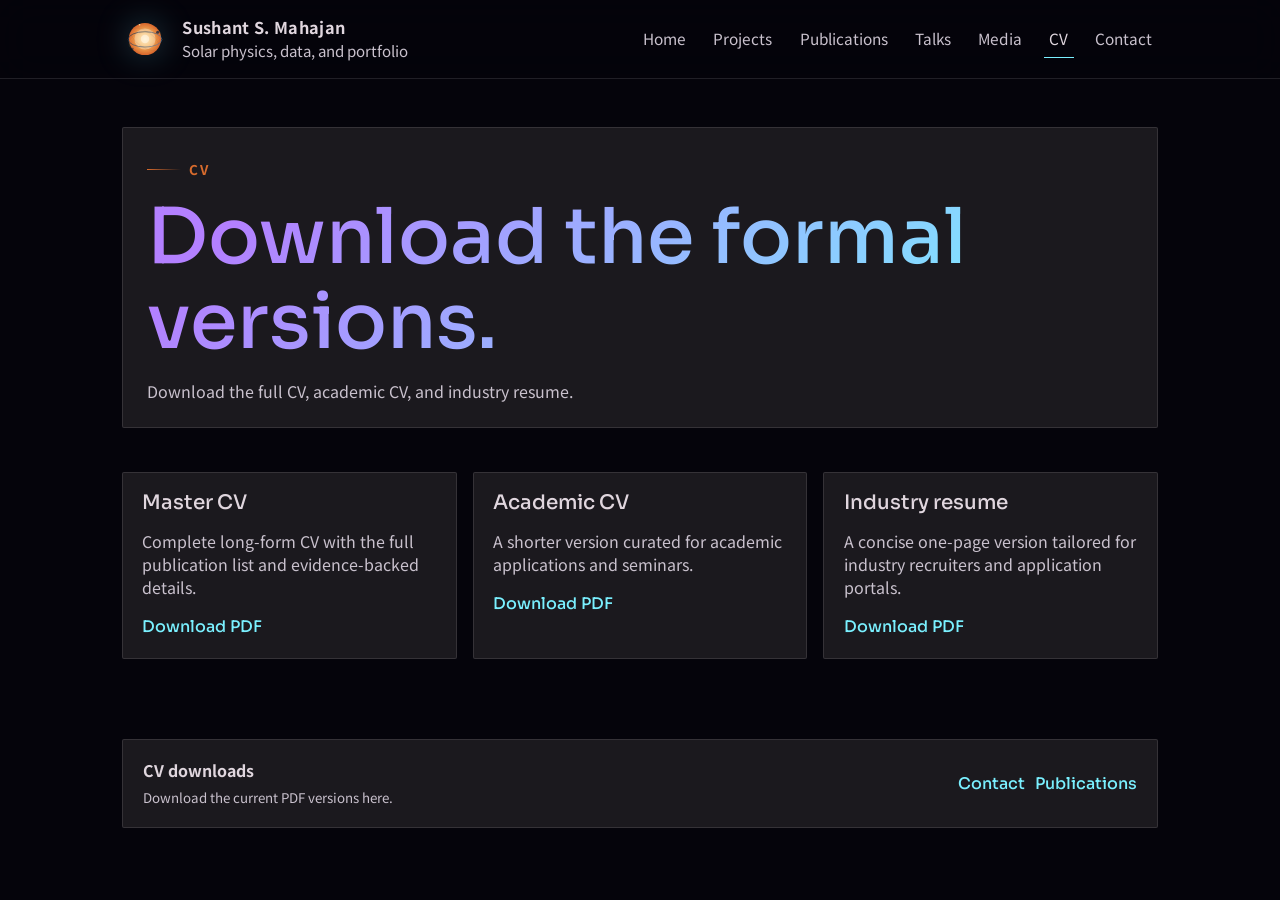
==== cv.html @ 38633fb2 "Publish solarmagnetism portfolio site" ====
<!doctype html>
<html lang="en">
<head>
  <meta charset="utf-8" />
  <meta name="viewport" content="width=device-width, initial-scale=1" />
  <title>CV downloads | Sushant S. Mahajan</title>
  <meta name="description" content="Download the master CV, academic CV, and one-page industry resume for Sushant S. Mahajan." />
  <meta name="theme-color" content="#05040b" />
  <link rel="icon" href="assets/solar-mark.svg" type="image/svg+xml" />
  <link rel="stylesheet" href="assets/styles.css" />
  <script defer src="assets/site.js"></script>
</head>
<body class="gamma-home">
  <a class="skip-link" href="#main">Skip to content</a>
  <header class="site-header gamma-header">
    <div class="site-wrap site-header__inner">
      <a class="brand" href="index.html">
        <img class="brand__mark" src="assets/solar-mark.svg" alt="" />
        <span class="brand__text"><strong>Sushant S. Mahajan</strong><span>Solar physics, data, and portfolio</span></span>
      </a>
      <button class="nav-toggle" type="button" data-nav-toggle aria-expanded="false" aria-label="Toggle navigation">Menu</button>
      <nav class="site-nav" data-nav>
        <a href="index.html">Home</a>
        <a href="projects.html">Projects</a>
        <a href="publications.html">Publications</a>
        <a href="talks.html">Talks</a>
        <a href="media.html">Media</a>
        <a href="cv.html" aria-current="page">CV</a>
        <a href="contact.html">Contact</a>
      </nav>
    </div>
  </header>

  <main id="main">
    <section class="page-hero">
      <div class="site-wrap page-hero__panel" data-reveal>
        <div class="eyebrow">CV</div>
        <h1>Download the formal versions.</h1>
        <p>Download the full CV, academic CV, and industry resume.</p>
      </div>
    </section>

    <section class="section">
      <div class="site-wrap">
        <div class="grid grid--3">
          <article class="card" data-reveal>
            <h3>Master CV</h3>
            <p>Complete long-form CV with the full publication list and evidence-backed details.</p>
            <div class="link-row">
              <a class="link" href="files/master_cv.pdf">Download PDF</a>
            </div>
          </article>
          <article class="card" data-reveal>
            <h3>Academic CV</h3>
            <p>A shorter version curated for academic applications and seminars.</p>
            <div class="link-row">
              <a class="link" href="files/academic_cv_4page.pdf">Download PDF</a>
            </div>
          </article>
          <article class="card" data-reveal>
            <h3>Industry resume</h3>
            <p>A concise one-page version tailored for industry recruiters and application portals.</p>
            <div class="link-row">
              <a class="link" href="files/industry_resume_1page.pdf">Download PDF</a>
            </div>
          </article>
        </div>
      </div>
    </section>
  </main>

  <footer class="footer">
    <div class="site-wrap footer__panel">
      <div class="footer__inner">
        <div>
          <strong>CV downloads</strong>
          <small>Download the current PDF versions here.</small>
        </div>
        <div class="link-row">
          <a class="link" href="contact.html">Contact</a>
          <a class="link" href="publications.html">Publications</a>
        </div>
      </div>
    </div>
  </footer>
</body>
</html>
---- assets/styles.css ----
@import url("https://fonts.googleapis.com/css2?family=Noto+Sans+TC:wght@400;500;600&family=Sora:wght@400;500;600&display=swap");

:root {
  --bg: #fbf6ef;
  --bg-alt: #fffaf4;
  --surface: rgba(255, 255, 255, 0.72);
  --surface-strong: rgba(255, 252, 247, 0.95);
  --ink: #142033;
  --ink-soft: #566274;
  --muted: #6f7b8c;
  --line: rgba(20, 32, 51, 0.12);
  --line-strong: rgba(20, 32, 51, 0.18);
  --accent: #d86b2d;
  --accent-2: #f2b35d;
  --accent-3: #6e88a6;
  --shadow: 0 18px 55px rgba(44, 52, 63, 0.10);
  --radius-xl: 32px;
  --radius-lg: 24px;
  --radius-md: 18px;
  --radius-sm: 12px;
  --max: 1180px;
}

*,
*::before,
*::after {
  box-sizing: border-box;
}

html {
  scroll-behavior: smooth;
}

body {
  margin: 0;
  color: var(--ink);
  background:
    radial-gradient(circle at 12% 10%, rgba(242, 179, 93, 0.22), transparent 22%),
    radial-gradient(circle at 88% 8%, rgba(216, 107, 45, 0.16), transparent 20%),
    radial-gradient(circle at 75% 76%, rgba(110, 136, 166, 0.12), transparent 24%),
    linear-gradient(180deg, #fffdf9 0%, var(--bg) 35%, #f6f1e8 100%);
  font-family: "Avenir Next", "Segoe UI", "Helvetica Neue", Arial, sans-serif;
  line-height: 1.6;
  min-height: 100vh;
  overflow-x: hidden;
}

img,
svg {
  display: block;
  max-width: 100%;
}

a {
  color: inherit;
  text-decoration: none;
}

a:hover {
  color: var(--accent);
}

.skip-link {
  position: absolute;
  left: -999px;
  top: 0;
  z-index: 9999;
  padding: 0.75rem 1rem;
  background: #fff;
  border: 1px solid var(--line);
  border-radius: 999px;
}

.skip-link:focus {
  left: 1rem;
  top: 1rem;
}

.site-wrap {
  width: min(calc(100% - 2rem), var(--max));
  margin: 0 auto;
}

.site-header {
  position: sticky;
  top: 0;
  z-index: 50;
  backdrop-filter: blur(18px);
  background: rgba(251, 246, 239, 0.72);
  border-bottom: 1px solid rgba(20, 32, 51, 0.08);
}

.site-header__inner {
  display: flex;
  align-items: center;
  justify-content: space-between;
  gap: 1rem;
  padding: 1rem 0;
}

.brand {
  display: flex;
  align-items: center;
  gap: 0.9rem;
  min-width: 0;
}

.brand__mark {
  width: 46px;
  height: 46px;
  flex: 0 0 auto;
}

.brand__text strong {
  display: block;
  font-size: 1.02rem;
  letter-spacing: 0.02em;
}

.brand__text span {
  display: block;
  color: var(--ink-soft);
  font-size: 0.94rem;
}

.nav-toggle {
  display: none;
  align-items: center;
  justify-content: center;
  width: 44px;
  height: 44px;
  border-radius: 999px;
  border: 1px solid var(--line);
  background: rgba(255, 255, 255, 0.75);
  color: var(--ink);
  box-shadow: var(--shadow);
}

.site-nav {
  display: flex;
  align-items: center;
  gap: 1rem;
  flex-wrap: wrap;
}

.site-nav a {
  color: var(--ink-soft);
  font-size: 0.96rem;
  padding: 0.45rem 0.35rem;
  border-bottom: 1px solid transparent;
}

.site-nav a:hover,
.site-nav a[aria-current="page"] {
  color: var(--ink);
  border-color: var(--accent);
}

.hero {
  position: relative;
  padding: 4.5rem 0 2rem;
}

.hero::before {
  content: "";
  position: absolute;
  inset: 0 auto auto 50%;
  width: 44rem;
  height: 44rem;
  transform: translate(-50%, -42%);
  background: radial-gradient(circle, rgba(242, 179, 93, 0.16) 0%, rgba(242, 179, 93, 0.08) 24%, transparent 68%);
  filter: blur(14px);
  pointer-events: none;
  z-index: -1;
}

.hero__grid {
  display: grid;
  grid-template-columns: 1.2fr 0.8fr;
  gap: 2rem;
  align-items: center;
}

.eyebrow {
  display: inline-flex;
  align-items: center;
  gap: 0.5rem;
  margin-bottom: 1rem;
  color: var(--accent);
  font-size: 0.84rem;
  font-weight: 700;
  letter-spacing: 0.14em;
  text-transform: uppercase;
}

.eyebrow::before {
  content: "";
  width: 34px;
  height: 1px;
  background: linear-gradient(90deg, var(--accent), transparent);
}

h1,
h2,
h3 {
  margin: 0;
  line-height: 1.1;
  font-family: "Iowan Old Style", "Palatino Linotype", "Book Antiqua", Georgia, serif;
}

h1 {
  font-size: clamp(3rem, 6vw, 5.4rem);
  letter-spacing: 0;
}

h2 {
  font-size: clamp(2rem, 3.2vw, 3rem);
  letter-spacing: 0;
}

h3 {
  font-size: 1.25rem;
  letter-spacing: 0;
}

.lead {
  margin: 1.2rem 0 0;
  max-width: 64ch;
  font-size: 1.12rem;
  color: var(--ink-soft);
}

.hero__actions {
  display: flex;
  flex-wrap: wrap;
  gap: 0.8rem;
  margin-top: 1.75rem;
}

.construction-banner {
  display: flex;
  align-items: center;
  gap: 0.95rem;
  margin-top: 1.4rem;
  padding: 0.95rem 1rem;
  border-radius: var(--radius-md);
  border: 1px dashed rgba(216, 107, 45, 0.35);
  background: linear-gradient(135deg, rgba(255, 255, 255, 0.85), rgba(255, 247, 236, 0.95));
  box-shadow: var(--shadow);
}

.construction-banner__icon {
  display: inline-flex;
  align-items: center;
  justify-content: center;
  width: 3rem;
  height: 3rem;
  border-radius: 999px;
  background: rgba(216, 107, 45, 0.10);
  font-size: 1.45rem;
  animation: banner-bob 1.8s ease-in-out infinite;
}

.construction-banner strong {
  display: block;
  margin-bottom: 0.2rem;
}

.construction-banner p {
  margin: 0;
  color: var(--ink-soft);
}

@keyframes banner-bob {
  0%, 100% {
    transform: translateY(0) rotate(-4deg);
  }
  50% {
    transform: translateY(-5px) rotate(4deg);
  }
}

.button {
  display: inline-flex;
  align-items: center;
  justify-content: center;
  gap: 0.5rem;
  padding: 0.9rem 1.2rem;
  border-radius: 999px;
  border: 1px solid transparent;
  font-weight: 700;
  transition: transform 180ms ease, box-shadow 180ms ease, border-color 180ms ease, background 180ms ease;
}

.button:hover {
  transform: translateY(-1px);
  box-shadow: var(--shadow);
}

.button--primary {
  color: white;
  background: linear-gradient(135deg, var(--accent), #b94f11);
}

.button--secondary {
  color: var(--ink);
  border-color: var(--line-strong);
  background: rgba(255, 255, 255, 0.75);
}

.hero__panel {
  position: relative;
  padding: 1.2rem;
  border-radius: var(--radius-xl);
  background: linear-gradient(180deg, rgba(255, 255, 255, 0.88), rgba(255, 251, 245, 0.82));
  border: 1px solid rgba(20, 32, 51, 0.10);
  box-shadow: var(--shadow);
  overflow: hidden;
}

.hero__panel::before {
  content: "";
  position: absolute;
  inset: auto -12% -18% auto;
  width: 17rem;
  height: 17rem;
  border-radius: 50%;
  background: radial-gradient(circle at 35% 35%, rgba(242, 179, 93, 0.55), rgba(216, 107, 45, 0.22) 35%, transparent 70%);
  filter: blur(18px);
  pointer-events: none;
}

.hero__art {
  width: 100%;
  height: auto;
  border-radius: calc(var(--radius-xl) - 10px);
  background: linear-gradient(180deg, rgba(255, 248, 239, 0.95), rgba(255, 251, 247, 0.68));
  border: 1px solid rgba(20, 32, 51, 0.09);
  padding: 0.9rem;
}

.portrait {
  display: block;
  width: 100%;
  height: auto;
  margin: 0.9rem 0 1rem;
  border-radius: 18px;
  background: linear-gradient(180deg, rgba(255, 248, 239, 0.95), rgba(255, 251, 247, 0.68));
  border: 1px solid rgba(20, 32, 51, 0.09);
  padding: 0.425rem;
}

.media-photo {
  display: block;
  width: 100%;
  height: auto;
  border-radius: var(--radius-md);
  border: 1px solid rgba(20, 32, 51, 0.09);
  background: linear-gradient(180deg, rgba(255, 248, 239, 0.95), rgba(255, 251, 247, 0.68));
  padding: 0.85rem;
}

.stat-grid {
  display: grid;
  grid-template-columns: repeat(2, minmax(0, 1fr));
  gap: 0.8rem;
  margin-top: 0.9rem;
}

.stat {
  padding: 0.95rem;
  border-radius: var(--radius-md);
  background: rgba(255, 255, 255, 0.72);
  border: 1px solid rgba(20, 32, 51, 0.08);
}

.stat strong {
  display: block;
  font-size: 1.05rem;
}

.stat span {
  color: var(--ink-soft);
  font-size: 0.92rem;
}

.section {
  padding: 1.5rem 0 0;
}

.section + .section {
  padding-top: 2rem;
}

.section__intro {
  display: flex;
  align-items: end;
  justify-content: space-between;
  gap: 1.5rem;
  margin-bottom: 1rem;
}

.section__intro p {
  margin: 0;
  max-width: 58ch;
  color: var(--ink-soft);
}

.grid {
  display: grid;
  gap: 1rem;
}

.grid--3 {
  grid-template-columns: repeat(3, minmax(0, 1fr));
}

.grid--2 {
  grid-template-columns: repeat(2, minmax(0, 1fr));
}

.card {
  padding: 1.2rem;
  border-radius: var(--radius-lg);
  border: 1px solid rgba(20, 32, 51, 0.09);
  background: var(--surface);
  box-shadow: var(--shadow);
}

.card--soft {
  background: linear-gradient(180deg, rgba(255,255,255,0.84), rgba(255,247,236,0.86));
}

.card__meta {
  display: flex;
  flex-wrap: wrap;
  gap: 0.5rem;
  margin-top: 0.85rem;
}

.chip {
  display: inline-flex;
  align-items: center;
  gap: 0.4rem;
  padding: 0.42rem 0.7rem;
  border-radius: 999px;
  border: 1px solid rgba(20, 32, 51, 0.09);
  background: rgba(255, 255, 255, 0.8);
  color: var(--ink-soft);
  font-size: 0.86rem;
}

.chip--accent {
  color: #9b4313;
  background: rgba(216, 107, 45, 0.08);
  border-color: rgba(216, 107, 45, 0.18);
}

.list {
  display: grid;
  gap: 0.8rem;
  margin: 0;
  padding: 0;
  list-style: none;
}

.list li {
  padding: 1rem 1.05rem;
  border-radius: var(--radius-md);
  background: rgba(255, 255, 255, 0.68);
  border: 1px solid rgba(20, 32, 51, 0.08);
}

.list li strong {
  display: block;
  margin-bottom: 0.15rem;
}

.link-row {
  display: flex;
  flex-wrap: wrap;
  gap: 0.65rem;
}

.link {
  display: inline-flex;
  align-items: center;
  gap: 0.35rem;
  color: var(--accent);
  font-weight: 700;
}

.link:hover {
  color: #b84d12;
}

.timeline {
  display: grid;
  gap: 0.9rem;
}

.timeline__item {
  display: grid;
  grid-template-columns: 0.16fr 1fr;
  gap: 1rem;
  align-items: start;
  padding: 1rem 1.05rem;
  border-radius: var(--radius-md);
  background: rgba(255, 255, 255, 0.74);
  border: 1px solid rgba(20, 32, 51, 0.09);
}

.timeline__year {
  color: var(--accent);
  font-weight: 800;
  letter-spacing: 0.04em;
}

.timeline__body p {
  margin: 0.35rem 0 0;
  color: var(--ink-soft);
}

.footnote {
  margin-top: 0.9rem;
  color: var(--muted);
  font-size: 0.92rem;
}

.page-hero {
  padding: 3rem 0 1.2rem;
}

.page-hero__panel {
  padding: 1.5rem;
  border-radius: var(--radius-xl);
  background: linear-gradient(180deg, rgba(255,255,255,0.90), rgba(255,250,243,0.78));
  border: 1px solid rgba(20, 32, 51, 0.08);
  box-shadow: var(--shadow);
}

.page-hero__panel p {
  margin: 1rem 0 0;
  color: var(--ink-soft);
  max-width: 70ch;
}

.pub-item {
  display: grid;
  gap: 0.55rem;
  padding: 1rem 1.05rem;
  border-radius: var(--radius-md);
  background: rgba(255, 255, 255, 0.74);
  border: 1px solid rgba(20, 32, 51, 0.08);
}

.pub-item__title {
  display: block;
  font-weight: 700;
}

.pub-item__meta {
  color: var(--ink-soft);
  font-size: 0.96rem;
}

.pub-item__desc {
  color: var(--ink-soft);
  margin: 0;
}

.media-grid {
  display: grid;
  gap: 1rem;
}

.media-grid--2 {
  grid-template-columns: repeat(2, minmax(0, 1fr));
}

.media-card {
  display: grid;
  gap: 0.85rem;
  overflow: hidden;
}

.video-frame {
  width: 100%;
  aspect-ratio: 16 / 9;
  border: 0;
  border-radius: var(--radius-md);
  box-shadow: 0 8px 22px rgba(20, 32, 51, 0.10);
}

.media-thumb {
  width: 100%;
  aspect-ratio: 16 / 9;
  object-fit: cover;
  border-radius: var(--radius-md);
  border: 1px solid rgba(20, 32, 51, 0.08);
  background: rgba(255, 255, 255, 0.7);
}

.gallery-grid {
  display: grid;
  gap: 1rem;
  grid-template-columns: repeat(3, minmax(0, 1fr));
}

.gallery-card {
  overflow: hidden;
}

.gallery-card img {
  width: 100%;
  height: auto;
}

.gallery-card figcaption {
  padding: 0.8rem 0.1rem 0;
  color: var(--ink-soft);
}

.footer {
  margin-top: 3rem;
  padding: 2rem 0 2.5rem;
  color: var(--ink-soft);
}

.footer__panel {
  padding: 1.2rem 1.25rem;
  border-radius: var(--radius-lg);
  border: 1px solid rgba(20, 32, 51, 0.08);
  background: rgba(255, 255, 255, 0.60);
  box-shadow: var(--shadow);
}

.footer__inner {
  display: flex;
  flex-wrap: wrap;
  justify-content: space-between;
  gap: 1rem;
  align-items: center;
}

.footer small {
  display: block;
  margin-top: 0.4rem;
}

[data-reveal] {
  opacity: 0;
  transform: translateY(18px);
  transition: opacity 560ms ease, transform 560ms ease;
}

[data-reveal].is-visible {
  opacity: 1;
  transform: translateY(0);
}

.visually-hidden {
  position: absolute;
  width: 1px;
  height: 1px;
  margin: -1px;
  padding: 0;
  overflow: hidden;
  clip: rect(0 0 0 0);
  border: 0;
}

@media (max-width: 960px) {
  .hero__grid,
  .grid--3,
  .grid--2,
  .media-grid--2,
  .gallery-grid {
    grid-template-columns: 1fr;
  }

  .section__intro {
    align-items: start;
    flex-direction: column;
  }
}

@media (max-width: 760px) {
  .site-header__inner {
    flex-wrap: wrap;
  }

  .nav-toggle {
    display: inline-flex;
  }

  .site-nav {
    display: none;
    width: 100%;
    flex-direction: column;
    align-items: stretch;
    gap: 0.25rem;
    padding: 0.65rem 0 0.2rem;
  }

  .site-nav.is-open {
    display: flex;
  }

  .site-nav a {
    padding: 0.55rem 0.15rem;
    border-bottom: 1px solid rgba(20, 32, 51, 0.08);
  }

  h1 {
    font-size: clamp(2.6rem, 12vw, 4.2rem);
  }

  .timeline__item {
    grid-template-columns: 1fr;
  }

  .stat-grid {
    grid-template-columns: 1fr;
  }
}

body.gamma-home {
  --gamma-bg: #05040b;
  --gamma-panel: #232126;
  --gamma-panel-2: #12072c;
  --gamma-ink: #e0d6de;
  --gamma-soft: #c9c1cd;
  --gamma-muted: #8f8795;
  --gamma-line: rgba(224, 214, 222, 0.13);
  --gamma-violet: #b380ff;
  --gamma-cyan: #7af0ff;
  --gamma-blue: #0d2b68;
  color: var(--gamma-ink);
  background: #05040b;
  font-family: "Noto Sans TC", "Helvetica Neue", Arial, sans-serif;
  line-height: 1.45;
}

.gamma-home .site-wrap,
.gamma-slide,
.gamma-section {
  width: min(calc(100% - 2rem), 1036px);
  margin-inline: auto;
}

.gamma-home h1,
.gamma-home h2,
.gamma-home h3,
.gamma-home .heading-like {
  font-family: "Sora", "Noto Sans TC", sans-serif;
  font-weight: 500;
  letter-spacing: normal;
}

.gamma-home .site-header {
  background: rgba(5, 4, 11, 0.78);
  border-bottom: 1px solid var(--gamma-line);
  box-shadow: none;
}

.gamma-home .brand__text span,
.gamma-home .site-nav a,
.gamma-home .footer,
.gamma-home .footer small {
  color: var(--gamma-soft);
}

.gamma-home .site-nav a:hover,
.gamma-home .site-nav a[aria-current="page"] {
  color: var(--gamma-ink);
  border-color: var(--gamma-cyan);
}

.gamma-home .brand__mark {
  filter: drop-shadow(0 0 16px rgba(122, 240, 255, 0.26));
}

.gamma-home .page-hero__panel,
.gamma-home .card,
.gamma-home .pub-item,
.gamma-home .timeline__item,
.gamma-home .footer__panel {
  color: var(--gamma-ink);
  border-color: var(--gamma-line);
  background: rgba(35, 33, 38, 0.76);
  border-radius: 2px;
  box-shadow: none;
}

.gamma-home .page-hero__panel p,
.gamma-home .card p,
.gamma-home .pub-item__meta,
.gamma-home .pub-item__desc,
.gamma-home .timeline__body p,
.gamma-home .footnote {
  color: var(--gamma-soft);
}

.gamma-home .page-hero__panel h1,
.gamma-home .section__intro h2,
.gamma-hero h1,
.gamma-section__head h2 {
  background: linear-gradient(134deg, var(--gamma-violet) 10%, var(--gamma-cyan) 90%);
  -webkit-background-clip: text;
  background-clip: text;
  color: transparent;
}

.gamma-home .card h3,
.gamma-home .pub-item__title,
.gamma-home .timeline__body h3 {
  font-weight: 500;
}

.gamma-home .card--soft {
  background: rgba(18, 7, 44, 0.76);
}

.gamma-home .chip {
  color: var(--gamma-soft);
  border-color: rgba(224, 214, 222, 0.16);
  background: rgba(255, 255, 255, 0.04);
}

.gamma-home .chip--accent {
  color: var(--gamma-cyan);
  border-color: rgba(122, 240, 255, 0.25);
  background: rgba(122, 240, 255, 0.08);
}

.gamma-home .link {
  color: var(--gamma-cyan);
  font-family: "Sora", "Noto Sans TC", sans-serif;
  font-weight: 500;
}

.gamma-home .button {
  min-height: 50px;
  padding: 0.76rem 1.1rem;
  border-radius: 3px;
  box-shadow: none;
  font-family: "Sora", "Noto Sans TC", sans-serif;
  font-weight: 500;
  transition: border-color 180ms ease, color 180ms ease, opacity 180ms ease;
}

.gamma-home .button:hover {
  transform: none;
  box-shadow: none;
  opacity: 0.92;
}

.gamma-home .button--primary {
  color: #08060c;
  background: linear-gradient(134deg, var(--gamma-violet) 10%, var(--gamma-cyan) 90%);
}

.gamma-home .button--secondary {
  color: var(--gamma-ink);
  border-color: rgba(122, 240, 255, 0.38);
  background: transparent;
}

.gamma-landing .skip-link:focus {
  color: #08060c;
  background: var(--gamma-cyan);
}

.gamma-hero {
  min-height: min(720px, 94vh);
  display: grid;
  grid-template-columns: minmax(0, 1.12fr) minmax(260px, 0.88fr);
  gap: clamp(2.4rem, 6vw, 5rem);
  align-items: center;
  padding: 1.6rem 0 1rem;
  border-bottom: 1px solid var(--gamma-line);
}

.gamma-hero__copy {
  max-width: 600px;
  position: relative;
  z-index: 2;
}

.gamma-hero h1,
.gamma-section__head h2 {
  line-height: 1.25;
}

.gamma-hero h1 {
  position: relative;
  z-index: 5;
  display: inline-block;
  max-width: 100%;
  margin: 0;
  font-size: clamp(1.2rem, 3.55vw, 2.9rem);
  line-height: 1.18;
  white-space: nowrap;
  text-wrap: nowrap;
}

.gamma-role {
  max-width: 600px;
  margin: 1.85rem 0 0;
  color: var(--gamma-soft);
  font-size: 1.15rem;
  line-height: 1.55;
}

.gamma-hero blockquote {
  max-width: 590px;
  margin: 1.15rem 0 0;
  padding: 0.05rem 0 0.05rem 1.55rem;
  border-left: 3px solid var(--gamma-cyan);
  color: var(--gamma-ink);
  font-size: 1.12rem;
  line-height: 1.58;
}

.gamma-actions {
  display: flex;
  flex-wrap: wrap;
  gap: 0.55rem;
  margin-top: 1.1rem;
}

.gamma-construction {
  max-width: 600px;
  margin-top: 1rem;
  padding: 0.7rem 0.8rem;
  border-radius: 2px;
  border-color: rgba(122, 240, 255, 0.24);
  background: rgba(13, 43, 104, 0.36);
  box-shadow: none;
}

.gamma-construction .construction-banner__icon {
  width: 2.3rem;
  height: 2.3rem;
  background: rgba(122, 240, 255, 0.11);
  font-size: 1.1rem;
}

.gamma-construction p {
  color: var(--gamma-soft);
}

.gamma-portrait {
  margin: clamp(0.75rem, 2vw, 1.5rem) 0 0;
  min-width: 0;
  justify-self: end;
  max-width: 420px;
  position: relative;
  z-index: 1;
}

.gamma-portrait img {
  width: 100%;
  height: auto;
  max-height: 68vh;
  object-fit: contain;
  object-position: center;
  border-radius: 0;
}

.gamma-section {
  padding: 4.4rem 0;
  border-bottom: 1px solid var(--gamma-line);
}

.gamma-section__head {
  margin-bottom: 1.6rem;
}

.gamma-section__head span {
  display: inline-flex;
  align-items: center;
  min-height: 2.15rem;
  margin: 0 0 0.9rem;
  padding: 0.28rem 0.7rem;
  border: 1px solid rgba(122, 240, 255, 0.48);
  background: rgba(13, 43, 104, 0.82);
  color: var(--gamma-soft);
  font-family: "Sora", "Noto Sans TC", sans-serif;
  font-size: 0.75rem;
  font-weight: 400;
  letter-spacing: 0.02em;
  text-transform: uppercase;
}

.gamma-section__head h2 {
  max-width: 980px;
  font-size: clamp(2.25rem, 3.55vw, 2.9rem);
}

.gamma-lede {
  max-width: 900px;
  margin: 0 0 1.45rem;
  color: var(--gamma-soft);
  font-size: 1.12rem;
  line-height: 1.55;
}

.gamma-two-column {
  display: grid;
  grid-template-columns: minmax(0, 1fr) minmax(0, 0.95fr);
  gap: 1.05rem;
  align-items: start;
}

.gamma-panel,
.gamma-card,
.gamma-publications article,
.gamma-timeline article,
.gamma-metric {
  border: 1px solid var(--gamma-line);
  border-radius: 2px;
  background: rgba(35, 33, 38, 0.84);
  box-shadow: none;
}

.gamma-panel {
  padding: 1.15rem 1.25rem;
}

.gamma-panel--deep {
  background: rgba(18, 7, 44, 0.92);
}

.gamma-panel h3,
.gamma-list h3,
.gamma-card h3,
.gamma-publications h3,
.gamma-timeline h3 {
  color: var(--gamma-ink);
  font-size: 1.38rem;
  font-weight: 500;
  line-height: 1.25;
}

.gamma-panel p,
.gamma-card p,
.gamma-publications p,
.gamma-timeline p {
  color: var(--gamma-soft);
  font-size: 1.04rem;
  line-height: 1.55;
}

.gamma-list {
  color: var(--gamma-soft);
  padding: 1.15rem 1.25rem;
}

.gamma-list ul {
  display: grid;
  gap: 0.65rem;
  margin: 1rem 0 0;
  padding-left: 1.3rem;
  font-size: 1.04rem;
  line-height: 1.5;
}

.gamma-list li::marker {
  color: var(--gamma-soft);
}

.gamma-cards,
.gamma-publications,
.gamma-metrics,
.gamma-timeline {
  display: grid;
  gap: 1rem;
  margin-top: 1.35rem;
}

.gamma-cards--two {
  grid-template-columns: repeat(2, minmax(0, 1fr));
}

.gamma-cards--three,
.gamma-publications {
  grid-template-columns: repeat(3, minmax(0, 1fr));
}

.gamma-card,
.gamma-publications article,
.gamma-timeline article {
  padding: 1.05rem 1.15rem;
}

.gamma-card h3 {
  white-space: nowrap;
  font-size: 1.12rem;
}

.gamma-publications article {
  display: grid;
  align-content: start;
  gap: 0.55rem;
  background: transparent;
  border-color: transparent;
}

.gamma-publications h3 {
  font-size: 1.28rem;
}

.gamma-note {
  margin: 1.1rem 0 0;
  padding: 1.15rem 1.25rem;
  border: 1px solid rgba(122, 240, 255, 0.15);
  border-radius: 2px;
  background: rgba(13, 43, 104, 0.88);
  color: var(--gamma-ink);
  font-size: 1.06rem;
  line-height: 1.5;
}

.gamma-metrics {
  grid-template-columns: repeat(4, minmax(0, 1fr));
}

.gamma-metric {
  min-height: 9rem;
  padding: 1.15rem;
  display: grid;
  align-content: center;
  gap: 0.55rem;
  background: transparent;
  border-color: transparent;
}

.gamma-metric strong {
  display: block;
  color: var(--gamma-ink);
  font-family: "Sora", "Noto Sans TC", sans-serif;
  font-size: clamp(3rem, 5.5vw, 3.72rem);
  font-weight: 500;
  line-height: 1;
}

.gamma-metric span {
  color: var(--gamma-soft);
  font-size: 1.04rem;
}

.gamma-timeline {
  grid-template-columns: repeat(4, minmax(0, 1fr));
}

.gamma-timeline article {
  background: transparent;
  border-color: transparent;
  padding-inline: 0;
}

.gamma-timeline article span {
  display: inline-grid;
  place-items: center;
  width: 2rem;
  height: 2rem;
  margin-bottom: 0.9rem;
  color: #08060c;
  border-radius: 50%;
  background: linear-gradient(134deg, var(--gamma-violet) 10%, var(--gamma-cyan) 90%);
  font-family: "Sora", "Noto Sans TC", sans-serif;
  font-weight: 500;
}

.gamma-collaborate {
  padding-bottom: 5.5rem;
}

.gamma-footer {
  margin-top: 0;
}

.gamma-footer .footer__panel {
  border-color: var(--gamma-line);
  background: rgba(35, 33, 38, 0.76);
  border-radius: 2px;
}

@media (max-width: 1080px) {
  .gamma-hero,
  .gamma-two-column,
  .gamma-cards--two,
  .gamma-cards--three,
  .gamma-publications,
  .gamma-metrics,
  .gamma-timeline {
    grid-template-columns: 1fr;
  }

  .gamma-hero {
    min-height: auto;
    padding-top: 3rem;
  }

  .gamma-hero__copy {
    max-width: 100%;
  }

  .gamma-hero h1 {
    white-space: normal;
  }

  .gamma-portrait {
    max-width: 520px;
    justify-self: start;
  }

  .gamma-card h3 {
    white-space: normal;
  }
}

@media (max-width: 760px) {
  .site-header {
    position: static;
  }

  .site-header__inner {
    justify-content: space-between;
    align-items: center;
    padding: 0.35rem 0;
  }

  .gamma-header .brand {
    display: flex;
    gap: 0.55rem;
    min-width: 0;
  }

  .gamma-header .site-nav {
    background: rgba(5, 4, 11, 0.94);
  }

  .nav-toggle {
    width: 38px;
    height: 38px;
    border-radius: 999px;
  }

  .gamma-header .brand__mark {
    width: 32px;
    height: 32px;
  }

  .gamma-header .brand__text strong {
    font-size: 0.92rem;
    line-height: 1.1;
  }

  .gamma-header .brand__text span {
    font-size: 0.76rem;
    line-height: 1.1;
  }

  .gamma-hero {
    padding-top: 2.2rem;
  }

  .gamma-hero h1,
  .gamma-section__head h2 {
    font-size: clamp(2.15rem, 10vw, 3.1rem);
  }

  .gamma-hero h1 {
    font-size: clamp(1.1rem, 4.9vw, 2.1rem);
  }

  .gamma-role,
  .gamma-hero blockquote,
  .gamma-lede,
  .gamma-panel p,
  .gamma-card p,
  .gamma-publications p,
  .gamma-timeline p {
    font-size: 1rem;
  }

  .gamma-actions {
    align-items: stretch;
    flex-direction: column;
  }

  .gamma-actions .button {
    width: 100%;
  }

  .gamma-portrait img {
    max-height: none;
  }

  .gamma-home .site-nav {
    background: rgba(5, 4, 11, 0.94);
  }
}
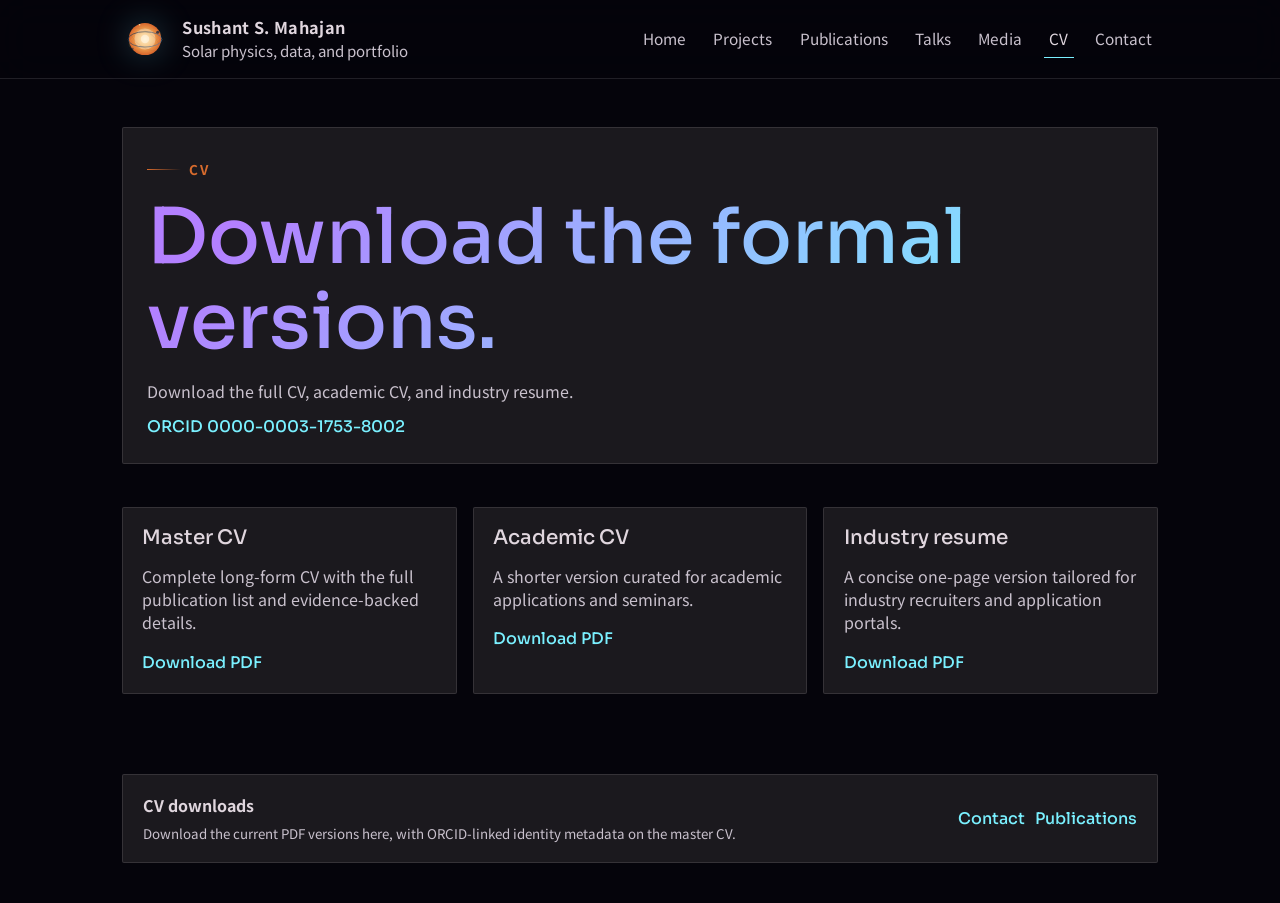
==== commit cd0087c4: "Update portfolio site content" ====
--- a/cv.html
+++ b/cv.html
@@ -37,6 +37,9 @@
         <div class="eyebrow">CV</div>
         <h1>Download the formal versions.</h1>
         <p>Download the full CV, academic CV, and industry resume.</p>
+        <div class="link-row" style="margin-top:0.75rem">
+          <a class="link" href="https://orcid.org/0000-0003-1753-8002" target="_blank" rel="noreferrer">ORCID 0000-0003-1753-8002</a>
+        </div>
       </div>
     </section>
 
@@ -74,7 +77,7 @@
       <div class="footer__inner">
         <div>
           <strong>CV downloads</strong>
-          <small>Download the current PDF versions here.</small>
+          <small>Download the current PDF versions here, with ORCID-linked identity metadata on the master CV.</small>
         </div>
         <div class="link-row">
           <a class="link" href="contact.html">Contact</a>
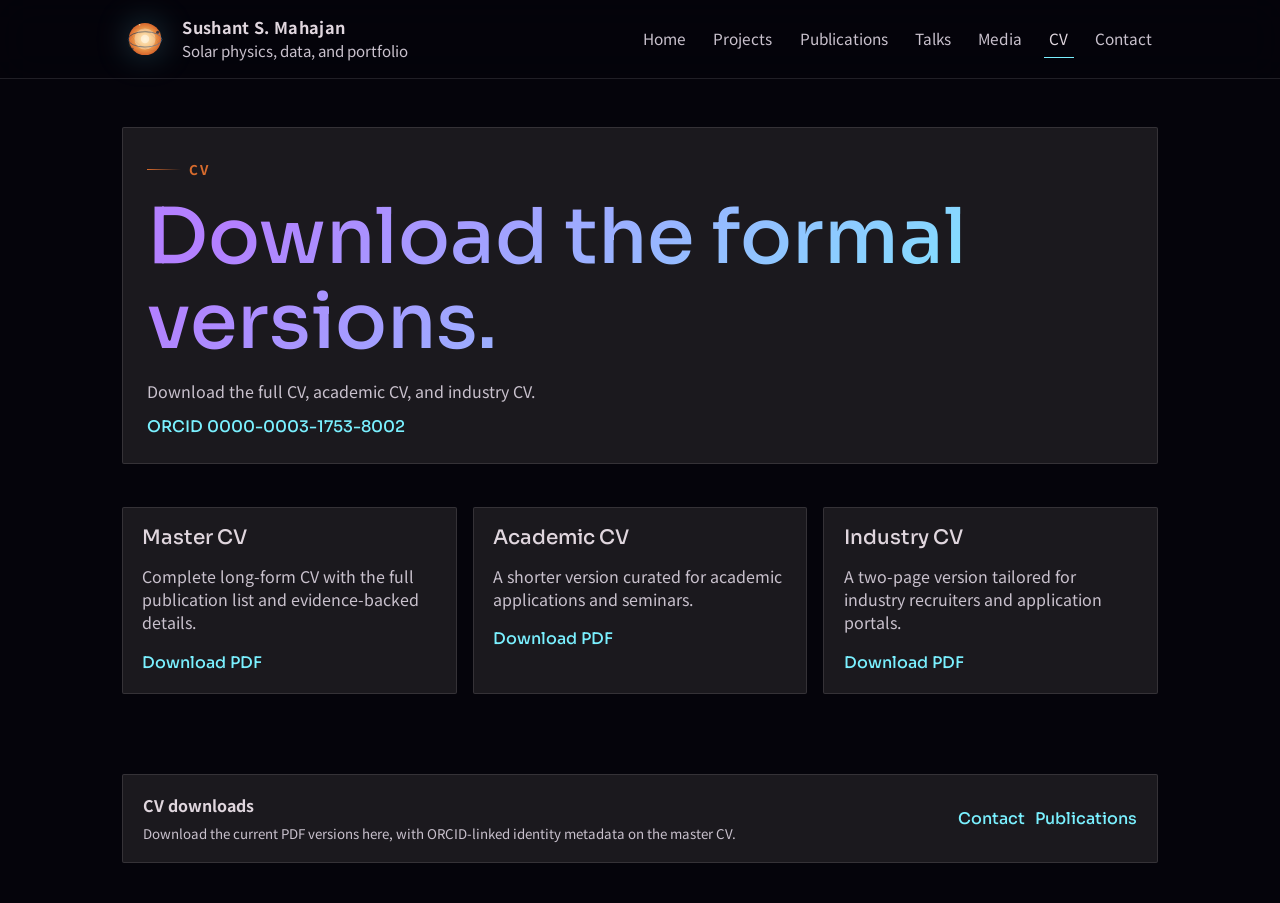
==== commit ef971b4a: "Update CV page labels" ====
--- a/cv.html
+++ b/cv.html
@@ -4,7 +4,7 @@
   <meta charset="utf-8" />
   <meta name="viewport" content="width=device-width, initial-scale=1" />
   <title>CV downloads | Sushant S. Mahajan</title>
-  <meta name="description" content="Download the master CV, academic CV, and one-page industry resume for Sushant S. Mahajan." />
+  <meta name="description" content="Download the master CV, academic CV, and industry CV for Sushant S. Mahajan." />
   <meta name="theme-color" content="#05040b" />
   <link rel="icon" href="assets/solar-mark.svg" type="image/svg+xml" />
   <link rel="stylesheet" href="assets/styles.css" />
@@ -36,7 +36,7 @@
       <div class="site-wrap page-hero__panel" data-reveal>
         <div class="eyebrow">CV</div>
         <h1>Download the formal versions.</h1>
-        <p>Download the full CV, academic CV, and industry resume.</p>
+        <p>Download the full CV, academic CV, and industry CV.</p>
         <div class="link-row" style="margin-top:0.75rem">
           <a class="link" href="https://orcid.org/0000-0003-1753-8002" target="_blank" rel="noreferrer">ORCID 0000-0003-1753-8002</a>
         </div>
@@ -61,8 +61,8 @@
             </div>
           </article>
           <article class="card" data-reveal>
-            <h3>Industry resume</h3>
-            <p>A concise one-page version tailored for industry recruiters and application portals.</p>
+            <h3>Industry CV</h3>
+            <p>A two-page version tailored for industry recruiters and application portals.</p>
             <div class="link-row">
               <a class="link" href="files/industry_resume_1page.pdf">Download PDF</a>
             </div>
